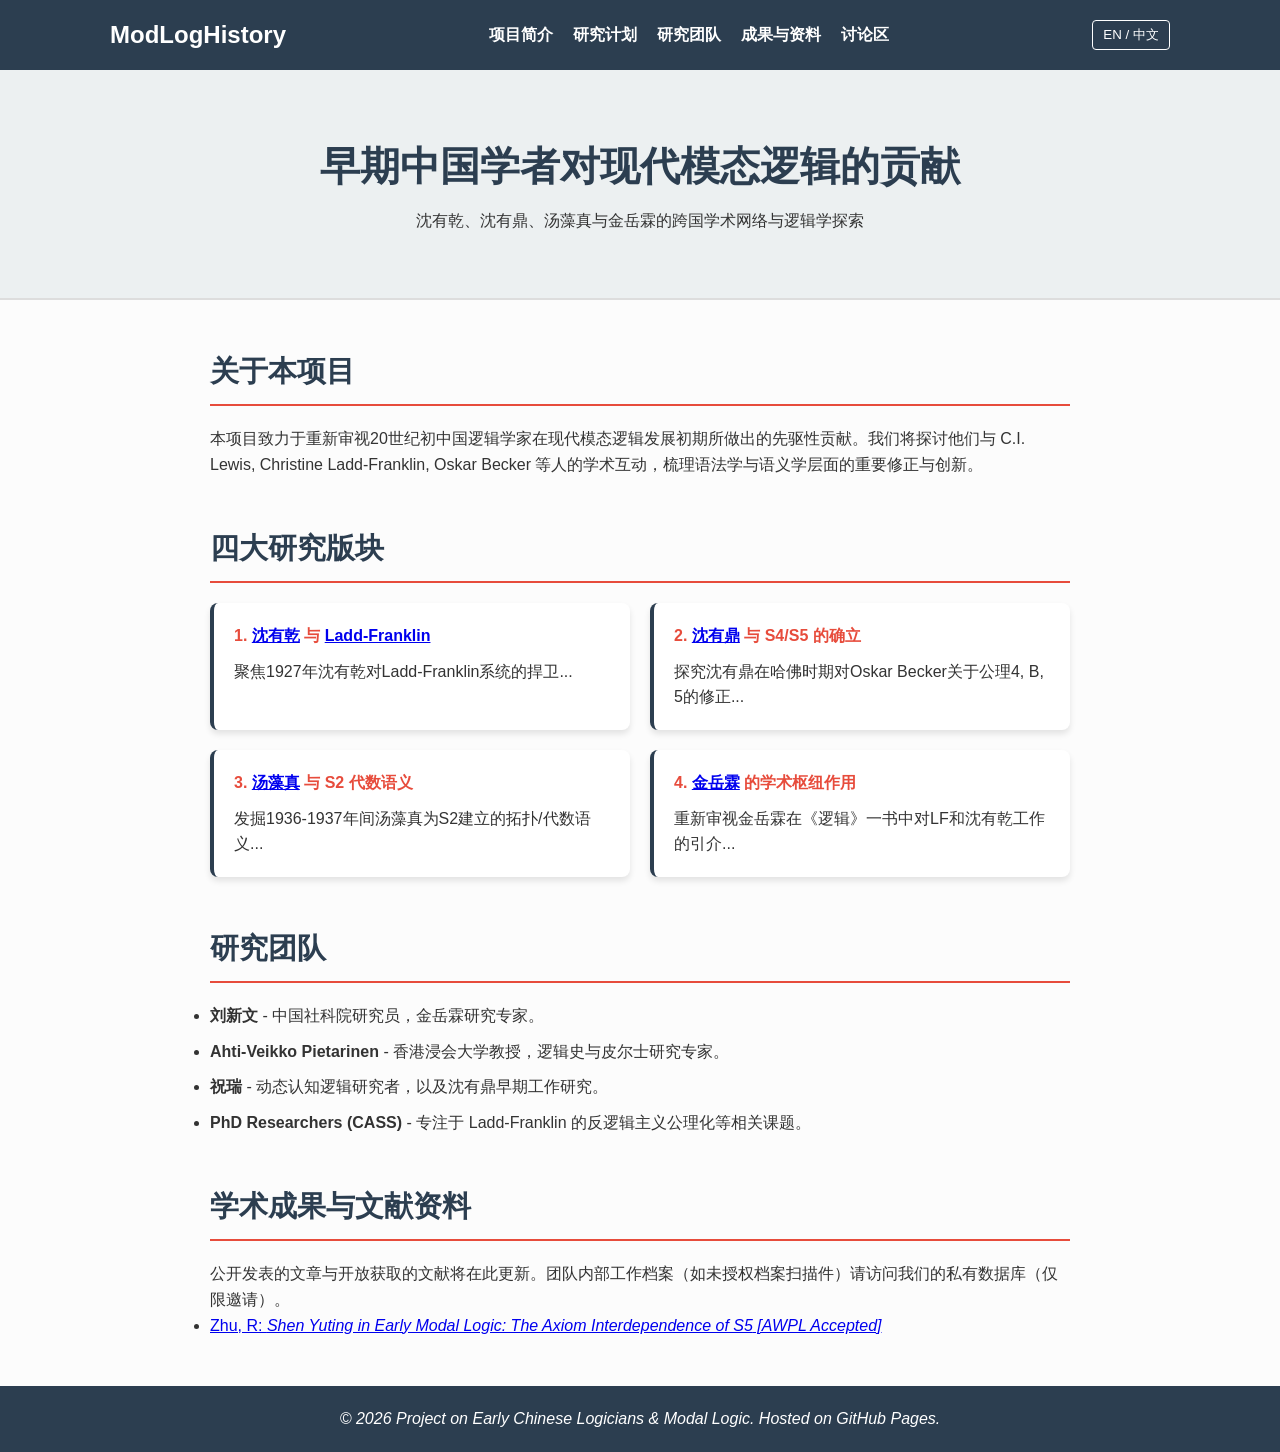
==== index.html @ 0d7e6901 "Initial commit for Early Chinese Logicians website" ====
<!DOCTYPE html>
<html lang="zh">
<head>
    <meta charset="UTF-8">
    <meta name="viewport" content="width=device-width, initial-scale=1.0">
    <title>早期中国逻辑学家与模态逻辑 | Early Chinese Logicians & Modal Logic</title>
    <link rel="stylesheet" href="style.css">
</head>
<body>
    <nav>
        <div class="nav-container">
            <h1 class="logo">ModLogHistory</h1>
            <ul class="nav-links">
                <li><a href="#about" data-i18n="nav_about">项目简介</a></li>
                <li><a href="#research" data-i18n="nav_research">研究计划</a></li>
                <li><a href="#team" data-i18n="nav_team">研究团队</a></li>
                <li><a href="#publications" data-i18n="nav_publications">成果与资料</a></li>
                <li><a href="https://github.com/YOUR_GITHUB_NAME/YOUR_REPO_NAME/discussions" target="_blank" data-i18n="nav_forum">讨论区</a></li>
            </ul>
            <button id="lang-toggle">EN / 中文</button>
        </div>
    </nav>

    <header class="hero">
        <h2 data-i18n="hero_title">早期中国学者对现代模态逻辑的贡献</h2>
        <p data-i18n="hero_subtitle">沈有乾、沈有鼎、汤藻真与金岳霖的跨国学术网络与逻辑学探索</p>
    </header>

    <main>
        <section id="about" class="content-section">
            <h3 data-i18n="about_title">关于本项目</h3>
            <p data-i18n="about_content">本项目致力于重新审视20世纪初中国逻辑学家在现代模态逻辑发展初期所做出的先驱性贡献。我们将探讨他们与 C.I. Lewis, Christine Ladd-Franklin, Oskar Becker 等人的学术互动，梳理语法学与语义学层面的重要修正与创新。</p>
        </section>

        <section id="research" class="content-section">
            <h3 data-i18n="research_title">四大研究版块</h3>
            <div class="grid-container">
                <div class="card">
    <h4>1. <a href="scholar.html?id=shen-youqian">沈有乾</a> 与 <a href="scholar.html?id=ladd-franklin">Ladd-Franklin</a></h4>
    <p data-i18n="research_1">聚焦1927年沈有乾对Ladd-Franklin系统的捍卫...</p>
</div>

<div class="card">
    <h4>2. <a href="scholar.html?id=shen-yuting">沈有鼎</a> 与 S4/S5 的确立</h4>
    <p data-i18n="research_2">探究沈有鼎在哈佛时期对Oskar Becker关于公理4, B, 5的修正...</p>
</div>

<div class="card">
    <h4>3. <a href="scholar.html?id=tang-zaozhen">汤藻真</a> 与 S2 代数语义</h4>
    <p data-i18n="research_3">发掘1936-1937年间汤藻真为S2建立的拓扑/代数语义...</p>
</div>

<div class="card">
    <h4>4. <a href="scholar.html?id=jin-yuelin">金岳霖</a> 的学术枢纽作用</h4>
    <p data-i18n="research_4">重新审视金岳霖在《逻辑》一书中对LF和沈有乾工作的引介...</p>
</div>
            </div>
        </section>

        <section id="team" class="content-section">
            <h3 data-i18n="team_title">研究团队</h3>
            <ul class="team-list">
                
                <li><strong>刘新文</strong> - 中国社科院研究员，金岳霖研究专家。</li>
                <li><strong>Ahti-Veikko Pietarinen</strong> - 香港浸会大学教授，逻辑史与皮尔士研究专家。</li>
                <li><strong>祝瑞</strong> - 动态认知逻辑研究者，以及沈有鼎早期工作研究。</li>
                <li><strong>PhD Researchers (CASS)</strong> - 专注于 Ladd-Franklin 的反逻辑主义公理化等相关课题。</li>
            </ul>
        </section>

        <section id="publications" class="content-section">
            <h3 data-i18n="pub_title">学术成果与文献资料</h3>
            <p data-i18n="pub_desc">公开发表的文章与开放获取的文献将在此更新。团队内部工作档案（如未授权档案扫描件）请访问我们的私有数据库（仅限邀请）。</p>
            <ul>
                <li><a href="#">Zhu, R: <i>Shen Yuting in Early Modal Logic: The Axiom Interdependence of S5<i> [AWPL Accepted]
</a></li>
            </ul>
        </section>
    </main>

    <footer>
        <p>&copy; 2026 Project on Early Chinese Logicians & Modal Logic. Hosted on GitHub Pages.</p>
    </footer>

    <script src="script.js"></script>
</body>
</html>
---- style.css ----
:root {
    --primary-color: #2c3e50;
    --secondary-color: #e74c3c;
    --bg-color: #fcfcfc;
    --text-color: #333;
}
* { box-sizing: border-box; margin: 0; padding: 0; }
body { font-family: 'Segoe UI', Tahoma, Geneva, Verdana, sans-serif; line-height: 1.6; color: var(--text-color); background: var(--bg-color); }
nav { background: var(--primary-color); color: white; padding: 1rem 0; position: sticky; top: 0; z-index: 100; }
.nav-container { display: flex; justify-content: space-between; align-items: center; max-width: 1100px; margin: auto; padding: 0 20px; }
.nav-links { list-style: none; display: flex; gap: 20px; }
.nav-links a { color: white; text-decoration: none; font-weight: bold; transition: color 0.3s; }
.nav-links a:hover { color: var(--secondary-color); }
#lang-toggle { background: transparent; border: 1px solid white; color: white; padding: 5px 10px; cursor: pointer; border-radius: 4px; }
#lang-toggle:hover { background: white; color: var(--primary-color); }
.hero { background: #ecf0f1; text-align: center; padding: 4rem 20px; border-bottom: 2px solid #ddd; }
.hero h2 { font-size: 2.5rem; color: var(--primary-color); margin-bottom: 10px; }
.content-section { max-width: 900px; margin: 3rem auto; padding: 0 20px; }
h3 { color: var(--primary-color); border-bottom: 2px solid var(--secondary-color); padding-bottom: 10px; margin-bottom: 20px; font-size: 1.8rem; }
.grid-container { display: grid; grid-template-columns: repeat(auto-fit, minmax(300px, 1fr)); gap: 20px; }
.card { background: white; padding: 20px; border-radius: 8px; box-shadow: 0 4px 6px rgba(0,0,0,0.1); border-left: 4px solid var(--primary-color); }
.card h4 { margin-bottom: 10px; color: var(--secondary-color); }
.team-list li { margin-bottom: 10px; }
footer { text-align: center; padding: 20px; background: var(--primary-color); color: white; margin-top: 40px; }
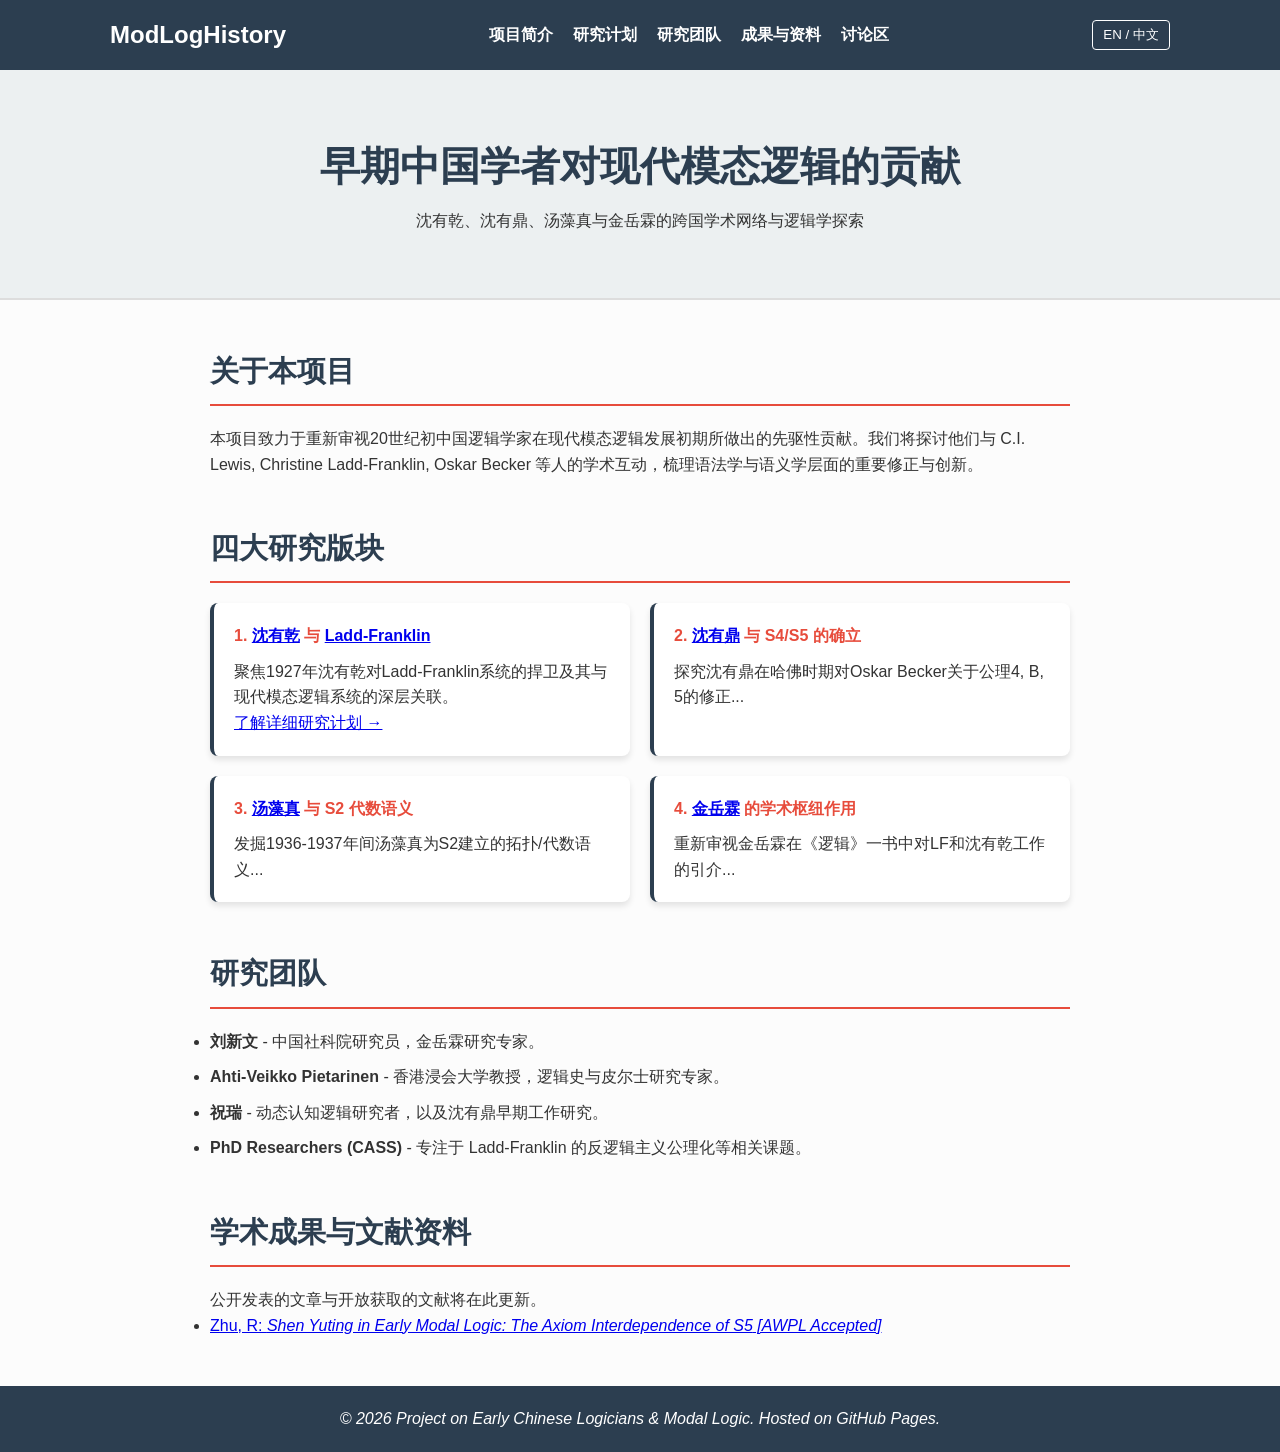
==== commit d897d133: "add new page on research 1. add a link in index.html to refer to the new page." ====
--- a/index.html
+++ b/index.html
@@ -15,7 +15,7 @@
                 <li><a href="#research" data-i18n="nav_research">研究计划</a></li>
                 <li><a href="#team" data-i18n="nav_team">研究团队</a></li>
                 <li><a href="#publications" data-i18n="nav_publications">成果与资料</a></li>
-                <li><a href="https://github.com/YOUR_GITHUB_NAME/YOUR_REPO_NAME/discussions" target="_blank" data-i18n="nav_forum">讨论区</a></li>
+                <li><a href="https://github.com/Raycaesar/CN_logicians_EML/discussions/1" target="_blank" data-i18n="nav_forum">讨论区</a></li>
             </ul>
             <button id="lang-toggle">EN / 中文</button>
         </div>
@@ -35,10 +35,12 @@
         <section id="research" class="content-section">
             <h3 data-i18n="research_title">四大研究版块</h3>
             <div class="grid-container">
+
                 <div class="card">
     <h4>1. <a href="scholar.html?id=shen-youqian">沈有乾</a> 与 <a href="scholar.html?id=ladd-franklin">Ladd-Franklin</a></h4>
-    <p data-i18n="research_1">聚焦1927年沈有乾对Ladd-Franklin系统的捍卫...</p>
+    <p data-i18n="research_1">聚焦1927年沈有乾对Ladd-Franklin系统的捍卫及其与现代模态逻辑系统的深层关联。</p> <a href="research-1.html" class="read-more-btn" data-i18n="link_button_1">了解详细研究计划 →</a>
 </div>
+
 
 <div class="card">
     <h4>2. <a href="scholar.html?id=shen-yuting">沈有鼎</a> 与 S4/S5 的确立</h4>
@@ -70,7 +72,7 @@
 
         <section id="publications" class="content-section">
             <h3 data-i18n="pub_title">学术成果与文献资料</h3>
-            <p data-i18n="pub_desc">公开发表的文章与开放获取的文献将在此更新。团队内部工作档案（如未授权档案扫描件）请访问我们的私有数据库（仅限邀请）。</p>
+            <p data-i18n="pub_desc">公开发表的文章与开放获取的文献将在此更新。</p>
             <ul>
                 <li><a href="#">Zhu, R: <i>Shen Yuting in Early Modal Logic: The Axiom Interdependence of S5<i> [AWPL Accepted]
 </a></li>
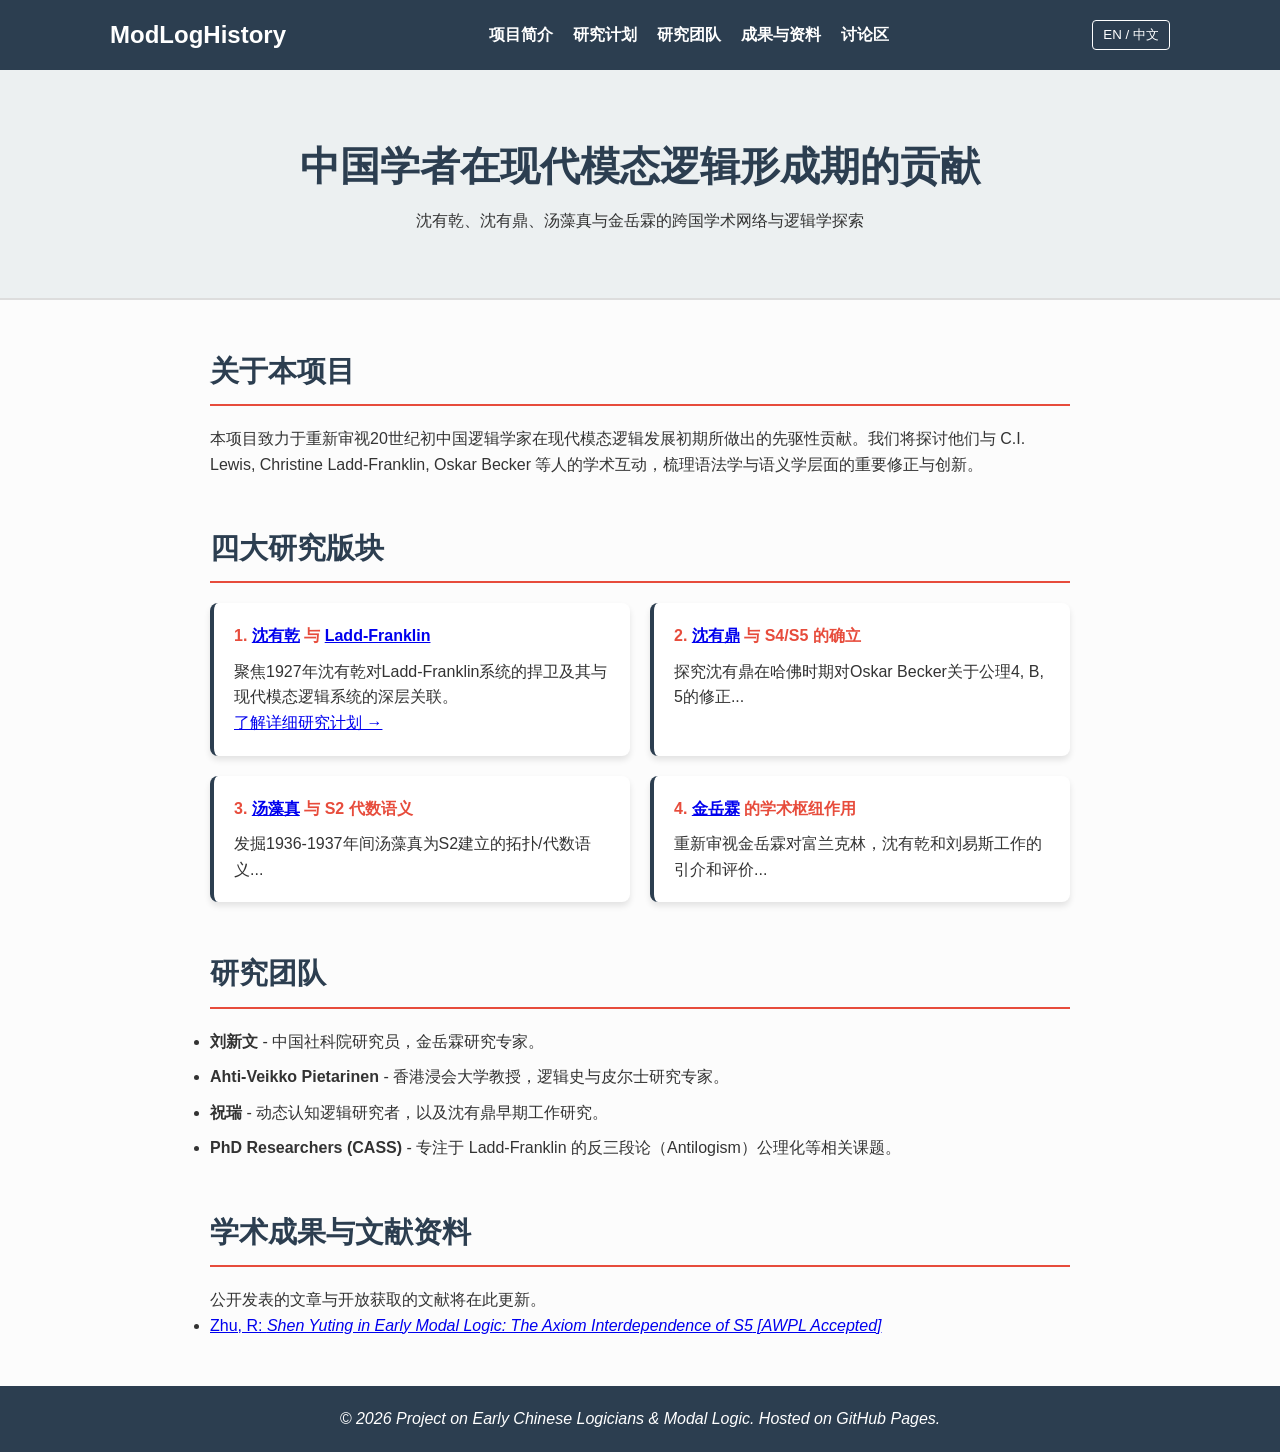
==== commit eea09c41: "changed title and some wording on Shen Yuting, translation of antilogism" ====
--- a/index.html
+++ b/index.html
@@ -22,7 +22,7 @@
     </nav>
 
     <header class="hero">
-        <h2 data-i18n="hero_title">早期中国学者对现代模态逻辑的贡献</h2>
+        <h2 data-i18n="hero_title">中国学者在现代模态逻辑形成期的贡献</h2>
         <p data-i18n="hero_subtitle">沈有乾、沈有鼎、汤藻真与金岳霖的跨国学术网络与逻辑学探索</p>
     </header>
 
@@ -54,7 +54,7 @@
 
 <div class="card">
     <h4>4. <a href="scholar.html?id=jin-yuelin">金岳霖</a> 的学术枢纽作用</h4>
-    <p data-i18n="research_4">重新审视金岳霖在《逻辑》一书中对LF和沈有乾工作的引介...</p>
+    <p data-i18n="research_4">重新审视金岳霖对富兰克林，沈有乾和刘易斯工作的引介和评价...</p>
 </div>
             </div>
         </section>
@@ -66,7 +66,7 @@
                 <li><strong>刘新文</strong> - 中国社科院研究员，金岳霖研究专家。</li>
                 <li><strong>Ahti-Veikko Pietarinen</strong> - 香港浸会大学教授，逻辑史与皮尔士研究专家。</li>
                 <li><strong>祝瑞</strong> - 动态认知逻辑研究者，以及沈有鼎早期工作研究。</li>
-                <li><strong>PhD Researchers (CASS)</strong> - 专注于 Ladd-Franklin 的反逻辑主义公理化等相关课题。</li>
+                <li><strong>PhD Researchers (CASS)</strong> - 专注于 Ladd-Franklin 的反三段论（Antilogism）公理化等相关课题。</li>
             </ul>
         </section>
 
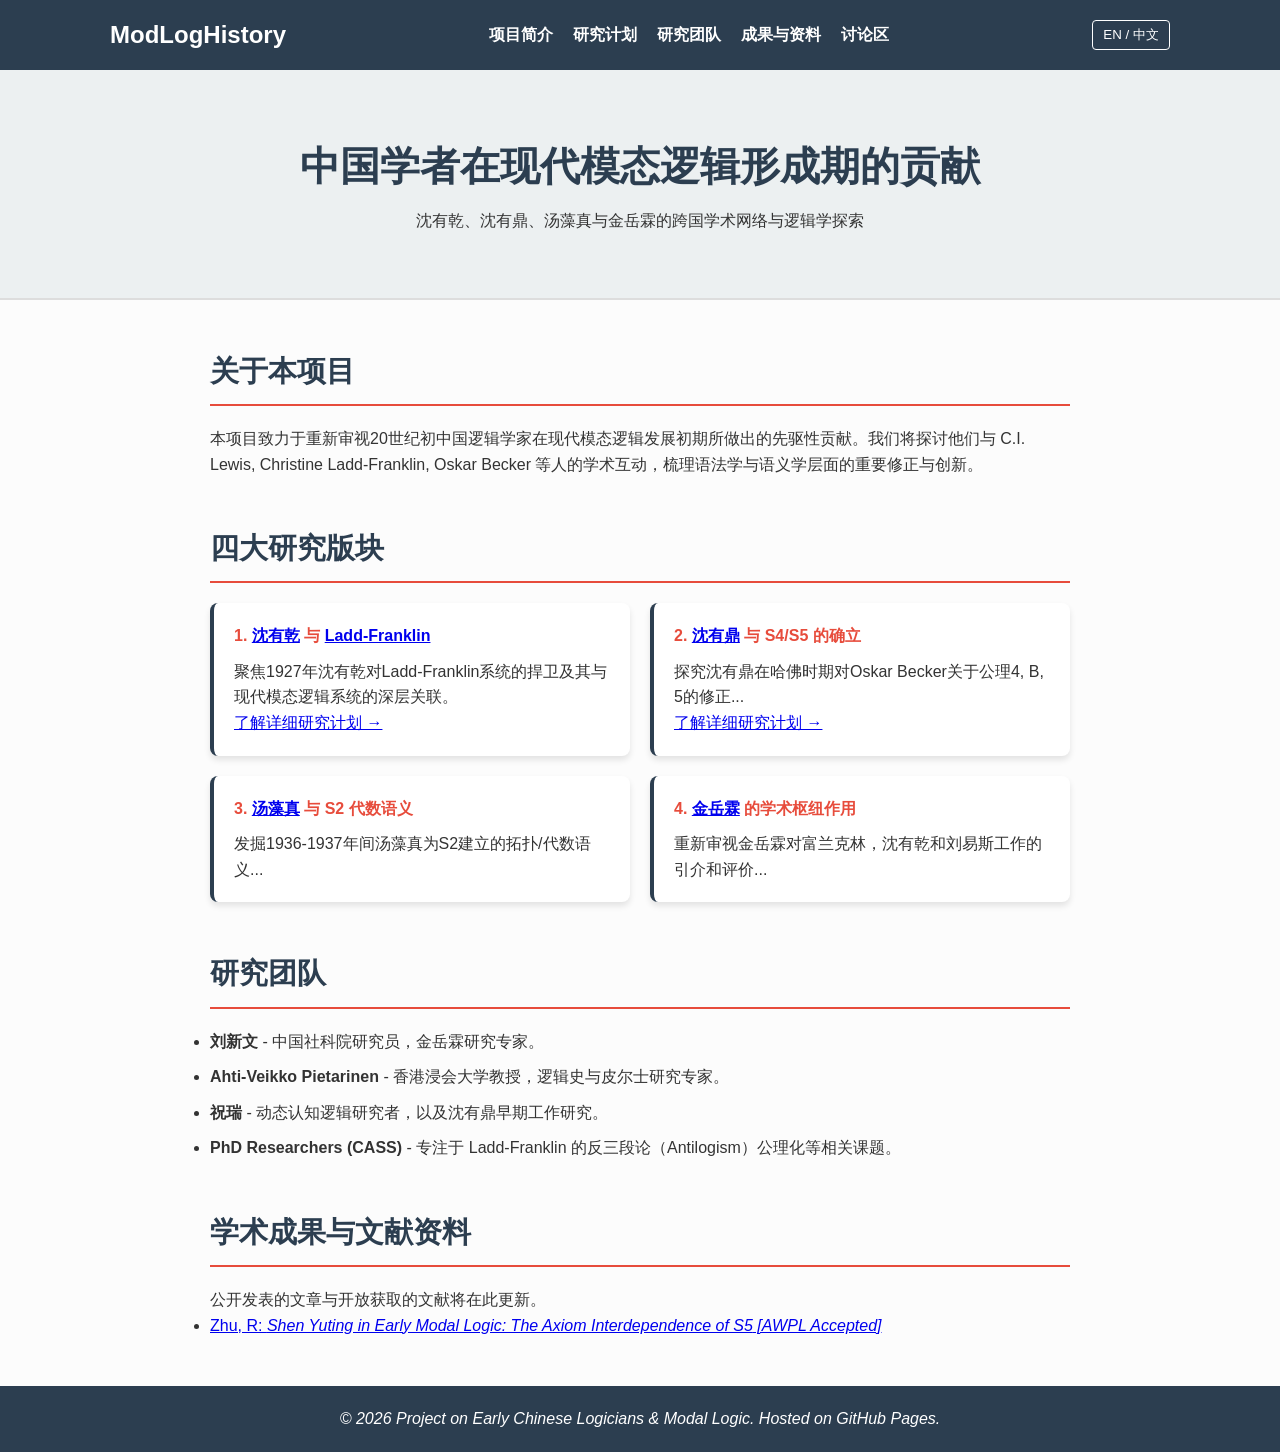
==== commit f781b80c: "add link to reaserch-2 from index page" ====
--- a/index.html
+++ b/index.html
@@ -44,7 +44,7 @@
 
 <div class="card">
     <h4>2. <a href="scholar.html?id=shen-yuting">沈有鼎</a> 与 S4/S5 的确立</h4>
-    <p data-i18n="research_2">探究沈有鼎在哈佛时期对Oskar Becker关于公理4, B, 5的修正...</p>
+    <p data-i18n="research_2">探究沈有鼎在哈佛时期对Oskar Becker关于公理4, B, 5的修正...</p><a href="research-2.html" class="read-more-btn" data-i18n="link_button_1">了解详细研究计划 →</a>
 </div>
 
 <div class="card">
